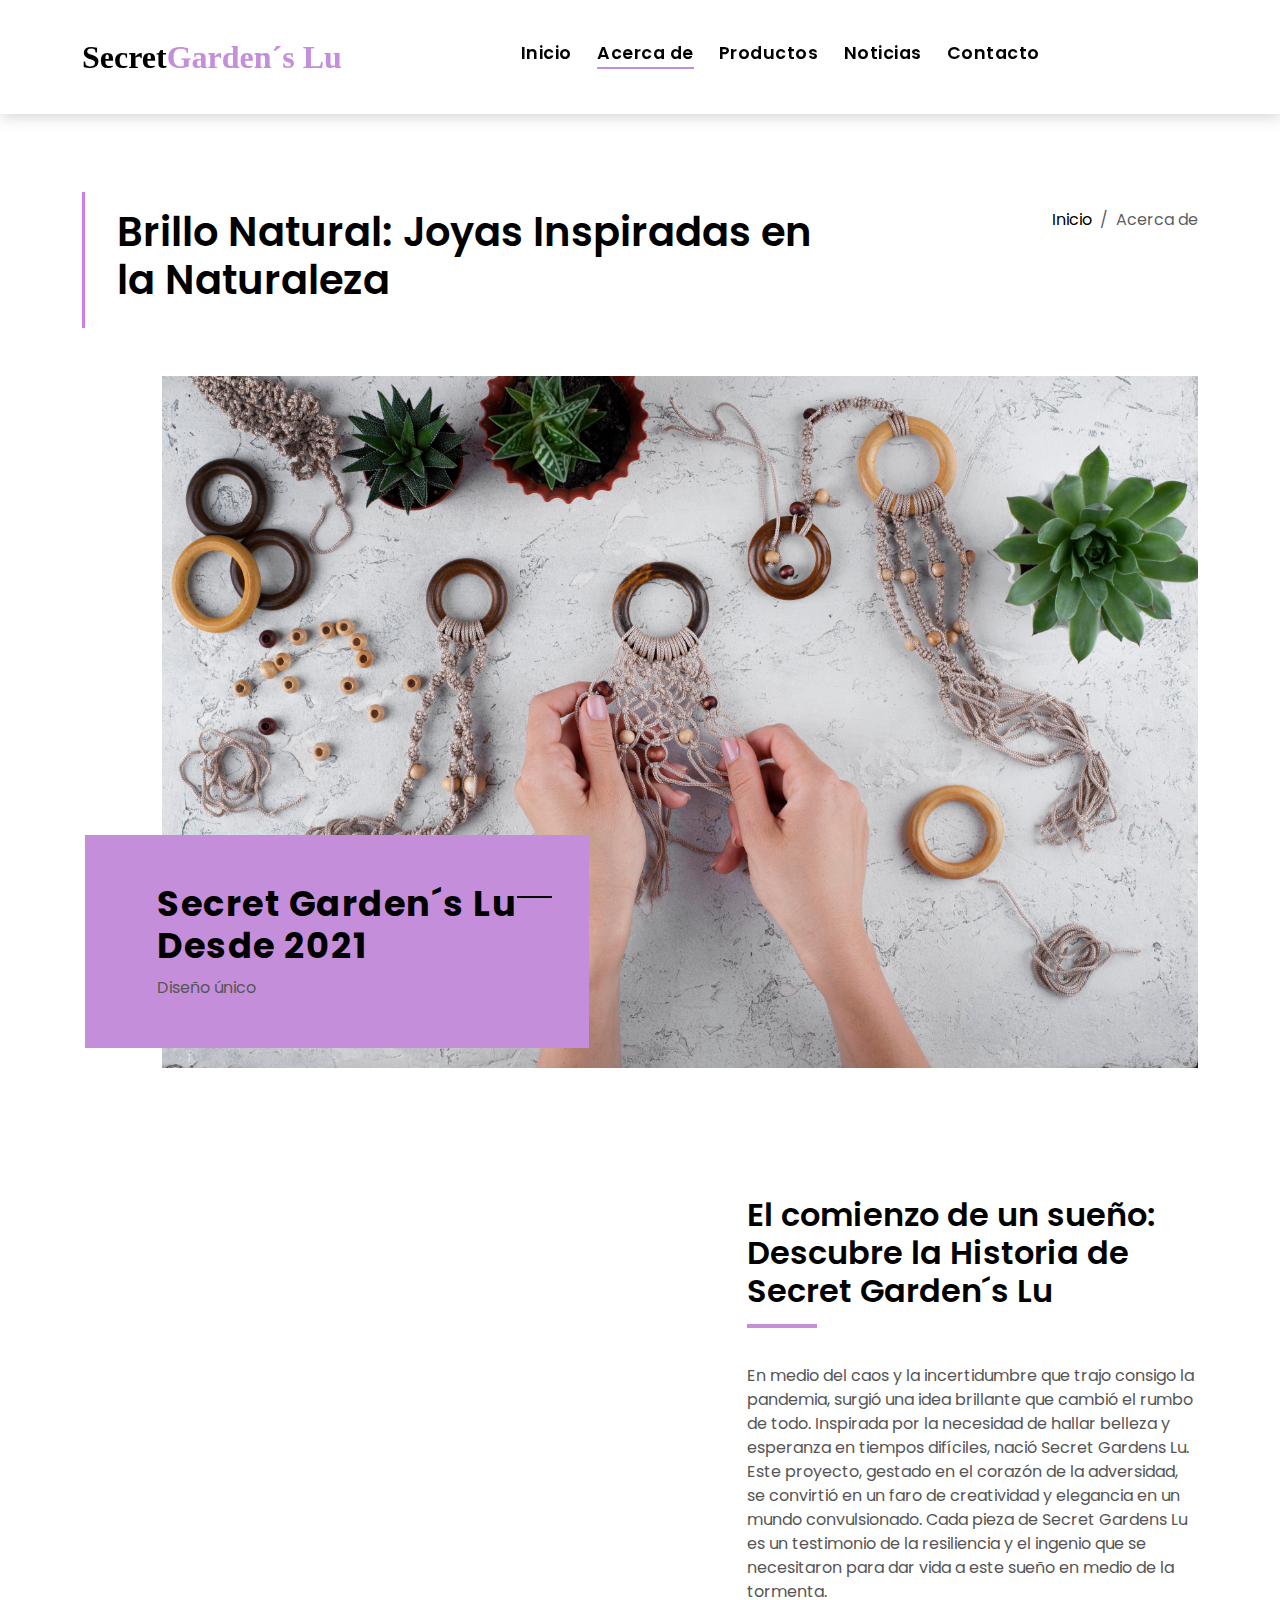
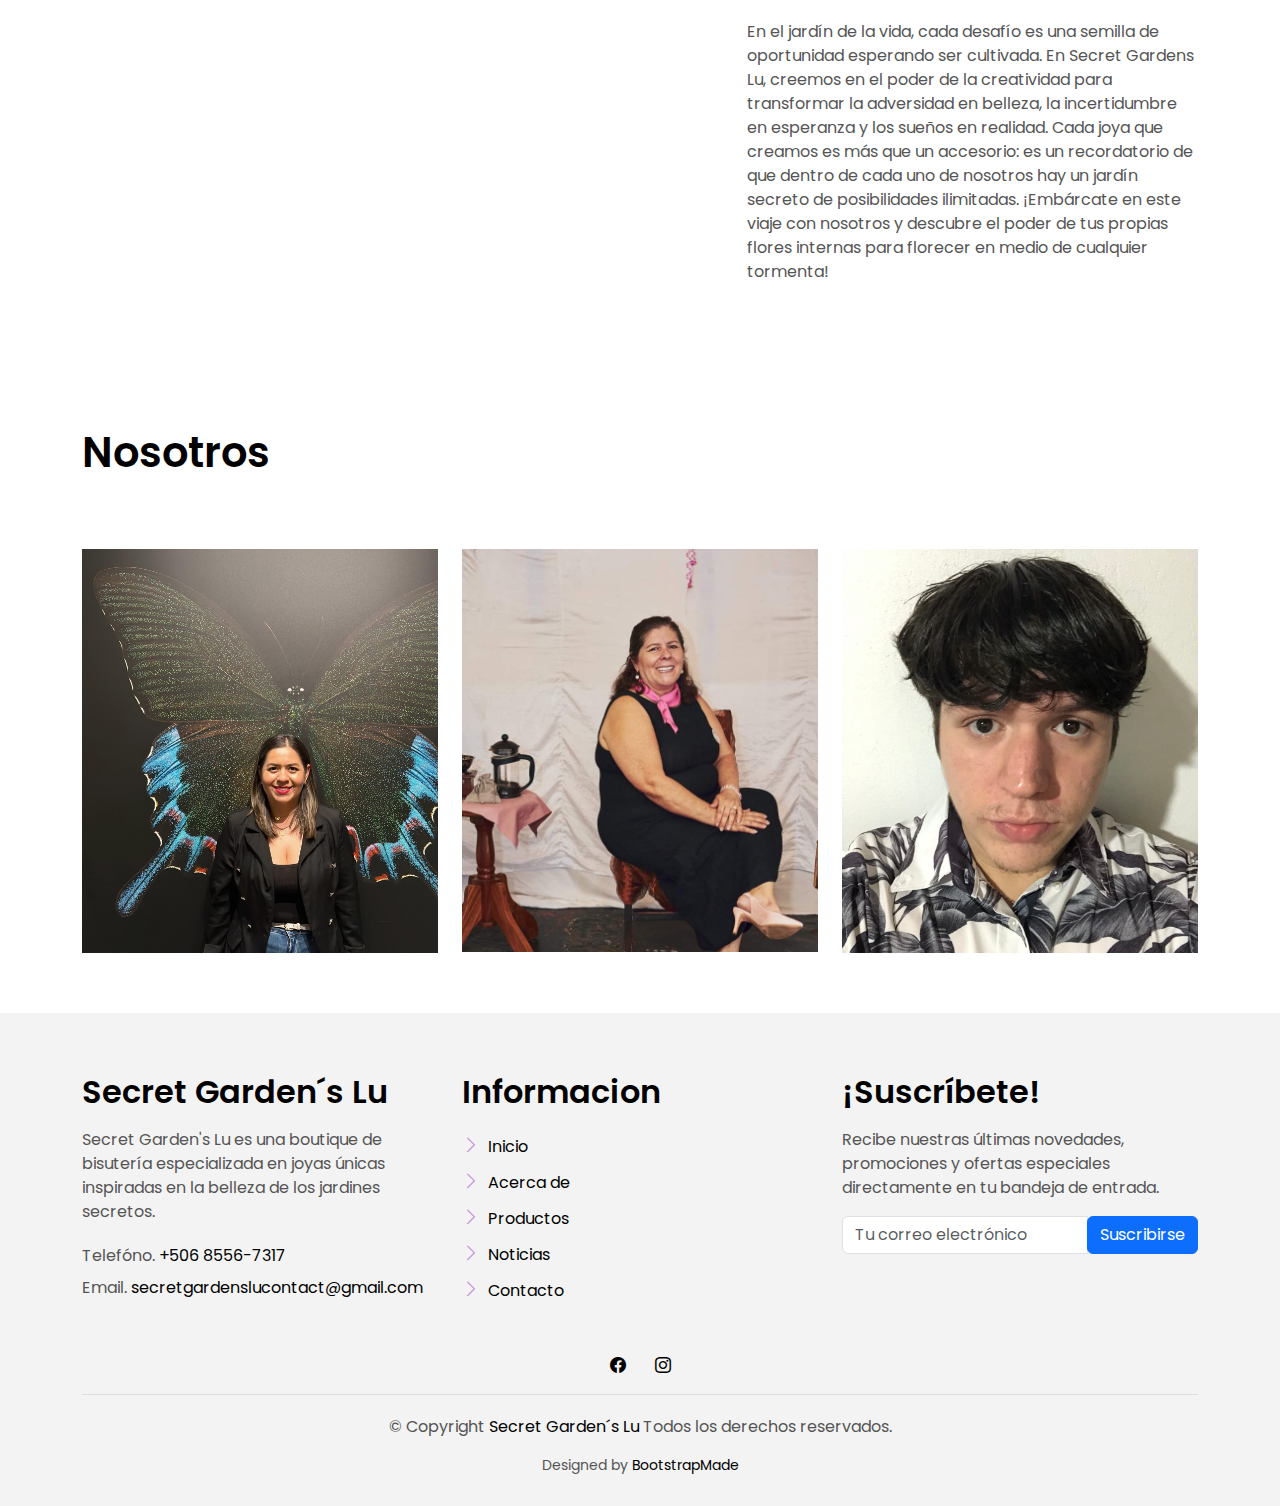
==== about.html @ 35383756 "Primer commit" ====
<!DOCTYPE html>
<html lang="en">

<head>
  <meta charset="utf-8">
  <meta content="width=device-width, initial-scale=1.0" name="viewport">

  <title>Secret Garden´s Lu Bisuteria</title>
  <meta content="" name="description">
  <meta content="" name="keywords">

  <!-- Favicons -->
  <link href="assets/img/logo pagina.png" rel="icon">
  <link href="assets/img/logo pagina.png" rel="apple-touch-icon">

  <!-- Google Fonts -->
  <link href="https://fonts.googleapis.com/css?family=Poppins:300,400,500,600,700" rel="stylesheet">

  <!-- Vendor CSS Files -->
  <link href="assets/vendor/animate.css/animate.min.css" rel="stylesheet">
  <link href="assets/vendor/bootstrap/css/bootstrap.min.css" rel="stylesheet">
  <link href="assets/vendor/bootstrap-icons/bootstrap-icons.css" rel="stylesheet">
  <link href="assets/vendor/swiper/swiper-bundle.min.css" rel="stylesheet">

  <!-- Template Main CSS File -->
  <link href="assets/css/style.css" rel="stylesheet">

  <!-- =======================================================
  * Template Name: EstateAgency
  * Template URL: https://bootstrapmade.com/real-estate-agency-bootstrap-template/
  * Updated: Mar 17 2024 with Bootstrap v5.3.3
  * Author: BootstrapMade.com
  * License: https://bootstrapmade.com/license/
  ======================================================== -->
</head>

<body>

  <!-- ======= Property Search Section ======= -->
  <div class="click-closed"></div>

  <!-- ======= Header/Navbar ======= -->
  <nav class="navbar navbar-default navbar-trans navbar-expand-lg fixed-top">
    <div class="container">
      <button class="navbar-toggler collapsed" type="button" data-bs-toggle="collapse" data-bs-target="#navbarDefault" aria-controls="navbarDefault" aria-expanded="false" aria-label="Toggle navigation">
        <span></span>
        <span></span>
        <span></span>
      </button>
      <a id="titulo1" class="navbar-brand text-brand" href="index.html">Secret<span class="color-b">Garden´s Lu</span></a>

      <div class="navbar-collapse collapse justify-content-center" id="navbarDefault">
        <ul class="navbar-nav">

          <li class="nav-item">
            <a class="nav-link " href="index.html">Inicio</a>
          </li>

          <li class="nav-item">
            <a class="nav-link active" href="about.html">Acerca de</a>
          </li>

          <li class="nav-item">
            <a class="nav-link " href="property-grid.html">Productos</a>
          </li>

          <li class="nav-item">
            <a class="nav-link " href="blog-grid.html">Noticias</a>
          </li>

          <li class="nav-item">
            <a class="nav-link " href="contact.html">Contacto</a>
          </li>
        </ul>
      </div>

    </div>
  </nav><!-- End Header/Navbar -->

  <main id="main">

    <!-- ======= Intro Single ======= -->
    <section class="intro-single">
      <div class="container">
        <div class="row">
          <div class="col-md-12 col-lg-8">
            <div class="title-single-box">
              <h1 class="title-single">Brillo Natural: Joyas Inspiradas en la Naturaleza
              </h1>
            </div>
          </div>
          <div class="col-md-12 col-lg-4">
            <nav aria-label="breadcrumb" class="breadcrumb-box d-flex justify-content-lg-end">
              <ol class="breadcrumb">
                <li class="breadcrumb-item">
                  <a href="#">Inicio</a>
                </li>
                <li class="breadcrumb-item active" aria-current="page">
                  Acerca de
                </li>
              </ol>
            </nav>
          </div>
        </div>
      </div>
    </section><!-- End Intro Single-->

    <!-- ======= About Section ======= -->
    <section class="section-about">
      <div class="container">
        <div class="row">
          <div class="col-sm-12 position-relative">
            <div class="about-img-box">
              <img src="assets/img/acercade1.jpg" alt="" class="img-fluid">
            </div>
            <div class="sinse-box">
              <h3 class="sinse-title">Secret Garden´s Lu
                <span></span>
                <br> Desde 2021
              </h3>
              <p>Diseño único</p>
            </div>
          </div>
          <div class="col-md-12 section-t8 position-relative">
            <div class="row">
              <div class="col-md-6 col-lg-5">
                <img src="assets/img/acercade3.jpg" alt="" class="img-fluid">
              </div>
              <div class="col-lg-2  d-none d-lg-block position-relative">
              </div>
              <div class="col-md-6 col-lg-5 section-md-t3">
                <div class="title-box-d">
                  <h3 class="title-d">El comienzo de un sueño:
                    <span class="color-d">Descubre</span> la Historia de Secret Garden´s Lu
                  </h3>
                </div>
                <p class="color-text-a">
                  En medio del caos y la incertidumbre que trajo consigo la pandemia, surgió una idea brillante que cambió el rumbo de todo. Inspirada por la necesidad de hallar belleza y esperanza en tiempos difíciles, nació Secret Gardens Lu. Este proyecto, gestado en el corazón de la adversidad, se convirtió en un faro de creatividad y elegancia en un mundo convulsionado. Cada pieza de Secret Gardens Lu es un testimonio de la resiliencia y el ingenio que se necesitaron para dar vida a este sueño en medio de la tormenta.
                </p>
                <p class="color-text-a">
                  En el jardín de la vida, cada desafío es una semilla de oportunidad esperando ser cultivada. En Secret Gardens Lu, creemos en el poder de la creatividad para transformar la adversidad en belleza, la incertidumbre en esperanza y los sueños en realidad. Cada joya que creamos es más que un accesorio: es un recordatorio de que dentro de cada uno de nosotros hay un jardín secreto de posibilidades ilimitadas. ¡Embárcate en este viaje con nosotros y descubre el poder de tus propias flores internas para florecer en medio de cualquier tormenta!
                </p>
              </div>
            </div>
          </div>
        </div>
      </div>
    </section>

    <!-- =======Team Section ======= -->
    <section class="section-agents section-t8">
      <div class="container">
        <div class="row">
          <div class="col-md-12">
            <div class="title-wrap d-flex justify-content-between">
              <div class="title-box">
                <h2 class="title-a">Nosotros</h2>
              </div>
            </div>
          </div>
        </div>
        <div class="row">
          <div class="col-md-4">
            <div class="card-box-d">
              <div class="card-img-d">
                <img src="assets/img/lucy.jpeg" alt="" class="img-d img-fluid">
              </div>
              <div class="card-overlay card-overlay-hover">
                <div class="card-header-d">
                  <div class="card-title-d align-self-center">
                    <h3 class="title-d">
                      <a href="agent-single.html" class="link-two">Lucy Cambronero
                        <br> Arrieta</a>
                    </h3>
                  </div>
                </div>
                <div class="card-body-d">
                  <p class="content-d color-text-a">
                    Fundadora de Secret Garden´s Lu
                  </p>
                  <div class="info-agents color-a">
                    <p>
                      <strong>Telefono: </strong> +1 (908) 397-5109
                    </p>
                    <p>
                      <strong>Email: </strong> Luzygracia18@gmail.com
                    </p>
                  </div>
                </div>
                <div class="card-footer-d">
                </div>
              </div>
            </div>
          </div>
          <div class="col-md-4">
            <div class="card-box-d">
              <div class="card-img-d">
                <img src="assets/img/carmen.jpeg" alt="" class="img-d img-fluid">
              </div>
              <div class="card-overlay card-overlay-hover">
                <div class="card-header-d">
                  <div class="card-title-d align-self-center">
                    <h3 class="title-d">
                      <a href="agent-single2.html" class="link-two">Carmen Morera
                        <br> Arrieta</a>
                    </h3>
                  </div>
                </div>
                <div class="card-body-d">
                  <p class="content-d color-text-a">
                    Diseñadora de Secret Garden´s Lu
                  </p>
                  <div class="info-agents color-a">
                    <p>
                      <strong>Telefono: </strong> +506 8556 7317
                    </p>
                    <p>
                      <strong>Email: </strong> arrietac00@gmail.com
                    </p>
                  </div>
                </div>
                <div class="card-footer-d">
                </div>
              </div>
            </div>
          </div>
          <div class="col-md-4">
            <div class="card-box-d">
              <div class="card-img-d">
                <img src="assets/img/diego.jpg" alt="" class="img-d img-fluid">
              </div>
              <div class="card-overlay card-overlay-hover">
                <div class="card-header-d">
                  <div class="card-title-d align-self-center">
                    <h3 class="title-d">
                      <a href="agent-single3.html" class="link-two">Diego Josué
                        <br> Cambronero</a>
                    </h3>
                  </div>
                </div>
                <div class="card-body-d">
                  <p class="content-d color-text-a">
                    Developer de Secret Garden´s Lu
                  </p>
                  <div class="info-agents color-a">
                    <p>
                      <strong>Telefono: </strong> +506 8340 7408
                    </p>
                    <p>
                      <strong>Email: </strong> diegocambro29@gmail.com
                    </p>
                  </div>
                </div>
                <div class="card-footer-d">
                </div>
              </div>
            </div>
          </div>
        </div>
      </div>
    </section><!-- End About Section-->

  </main><!-- End #main -->

 <!-- ======= Footer ======= -->
 <section class="section-footer">
  <div class="container">
      <div class="row">
          <div class="col-sm-12 col-md-4">
              <div class="widget-a">
                  <div class="w-header-a">
                      <h3 class="w-title-a text-brand">Secret Garden´s Lu</h3>
                  </div>
                  <div class="w-body-a">
                      <p class="w-text-a color-text-a">

                          Secret Garden's Lu es una boutique de bisutería especializada en joyas únicas inspiradas
                          en la belleza
                          de los jardines secretos.
                      </p>
                  </div>
                  <div class="w-footer-a">
                      <ul class="list-unstyled">
                          <li class="color-a">
                              <span class="color-text-a">Telefóno.</span> +506 8556-7317
                          </li>
                          <li class="color-a">
                              <span class="color-text-a">Email.</span> secretgardenslucontact@gmail.com
                          </li>
                      </ul>
                  </div>
              </div>
          </div>
          <div class="col-sm-12 col-md-4 section-md-t3">
              <div class="widget-a">
                  <div class="w-header-a">
                      <h3 class="w-title-a text-brand">Informacion</h3>
                  </div>
                  <div class="w-body-a">
                      <div class="w-body-a">
                          <ul class="list-unstyled">
                              <li class="item-list-a">
                                  <i class="bi bi-chevron-right"></i> <a href="index.html">Inicio</a>
                              </li>
                              <li class="item-list-a">
                                  <i class="bi bi-chevron-right"></i> <a href="about.html">Acerca de</a>
                              </li>
                              <li class="item-list-a">
                                  <i class="bi bi-chevron-right"></i> <a href="property-grid.html">Productos</a>
                              </li>
                              <li class="item-list-a">
                                  <i class="bi bi-chevron-right"></i> <a href="blog-grid.html">Noticias</a>
                              </li>
                              <li class="item-list-a">
                                  <i class="bi bi-chevron-right"></i> <a href="contact.html">Contacto</a>
                              </li>
                          </ul>
                      </div>
                  </div>
              </div>
          </div>
          <div class="col-sm-12 col-md-4 section-md-t3">
              <div class="widget-a">
                  <div class="w-header-a">
                      <h3 class="w-title-a text-brand">¡Suscríbete!</h3>
                  </div>
                  <div class="w-body-a">
                      <p class="w-text-a color-text-a">Recibe nuestras últimas novedades, promociones y ofertas especiales directamente en tu bandeja de entrada.</p>
                      <form action="#" method="post" class="subscribe">
                          <div class="input-group">
                              <input type="email" class="form-control" placeholder="Tu correo electrónico" required>
                              <div class="input-group-append">
                                  <button class="btn btn-primary" type="submit">Suscribirse</button>
                              </div>
                          </div>
                      </form>
                  </div>
              </div>
          </div>
      </div>
  </div>
</section>
<footer>
  <div class="container">
      <div class="row">
          <div class="col-md-12">
              <div class="socials-a">
                  <ul class="list-inline">
                      <li class="list-inline-item">
                          <a href="https://www.facebook.com/profile.php?id=100072291438360">
                              <i class="bi bi-facebook" aria-hidden="true"></i>
                          </a>
                      </li>
                      <li class="list-inline-item">
                          <a href="https://www.instagram.com/secretslu.cr/?hl=es">
                              <i class="bi bi-instagram" aria-hidden="true"></i>
                          </a>
                      </li>
                  </ul>
              </div>
              <div class="copyright-footer">
                  <p class="copyright color-text-a">
                      &copy; Copyright
                      <span class="color-a">Secret Garden´s Lu</span> Todos los derechos reservados.
                  </p>
              </div>
              <div class="credits">
                  <!--
      All the links in the footer should remain intact.
      You can delete the links only if you purchased the pro version.
      Licensing information: https://bootstrapmade.com/license/
      Purchase the pro version with working PHP/AJAX contact form: https://bootstrapmade.com/buy/?theme=EstateAgency
    -->
                  Designed by <a href="https://bootstrapmade.com/">BootstrapMade</a>
              </div>
          </div>
      </div>
  </div>
</footer><!-- End  Footer -->

  <div id="preloader"></div>
  <a href="#" class="back-to-top d-flex align-items-center justify-content-center"><i class="bi bi-arrow-up-short"></i></a>

  <!-- Vendor JS Files -->
  <script src="assets/vendor/bootstrap/js/bootstrap.bundle.min.js"></script>
  <script src="assets/vendor/swiper/swiper-bundle.min.js"></script>
  <script src="assets/vendor/php-email-form/validate.js"></script>

  <!-- Template Main JS File -->
  <script src="assets/js/main.js"></script>

</body>

</html>
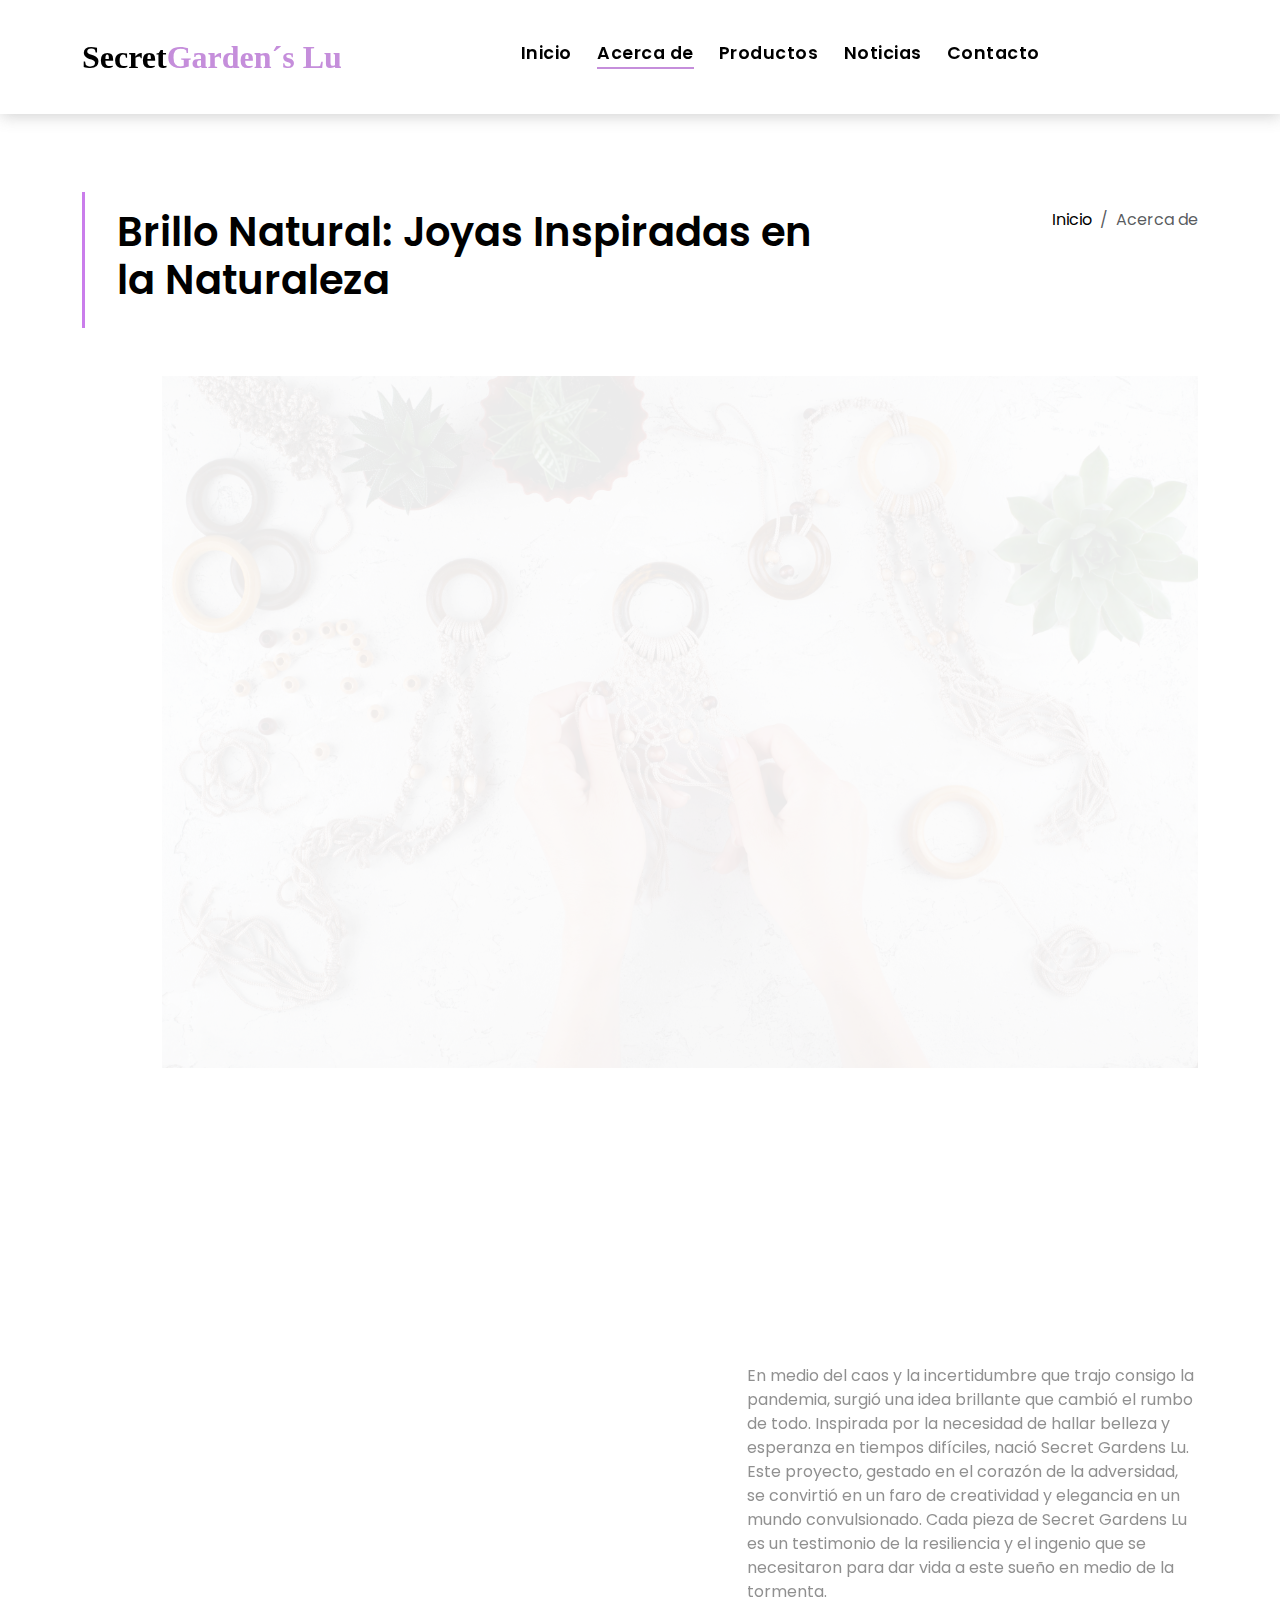
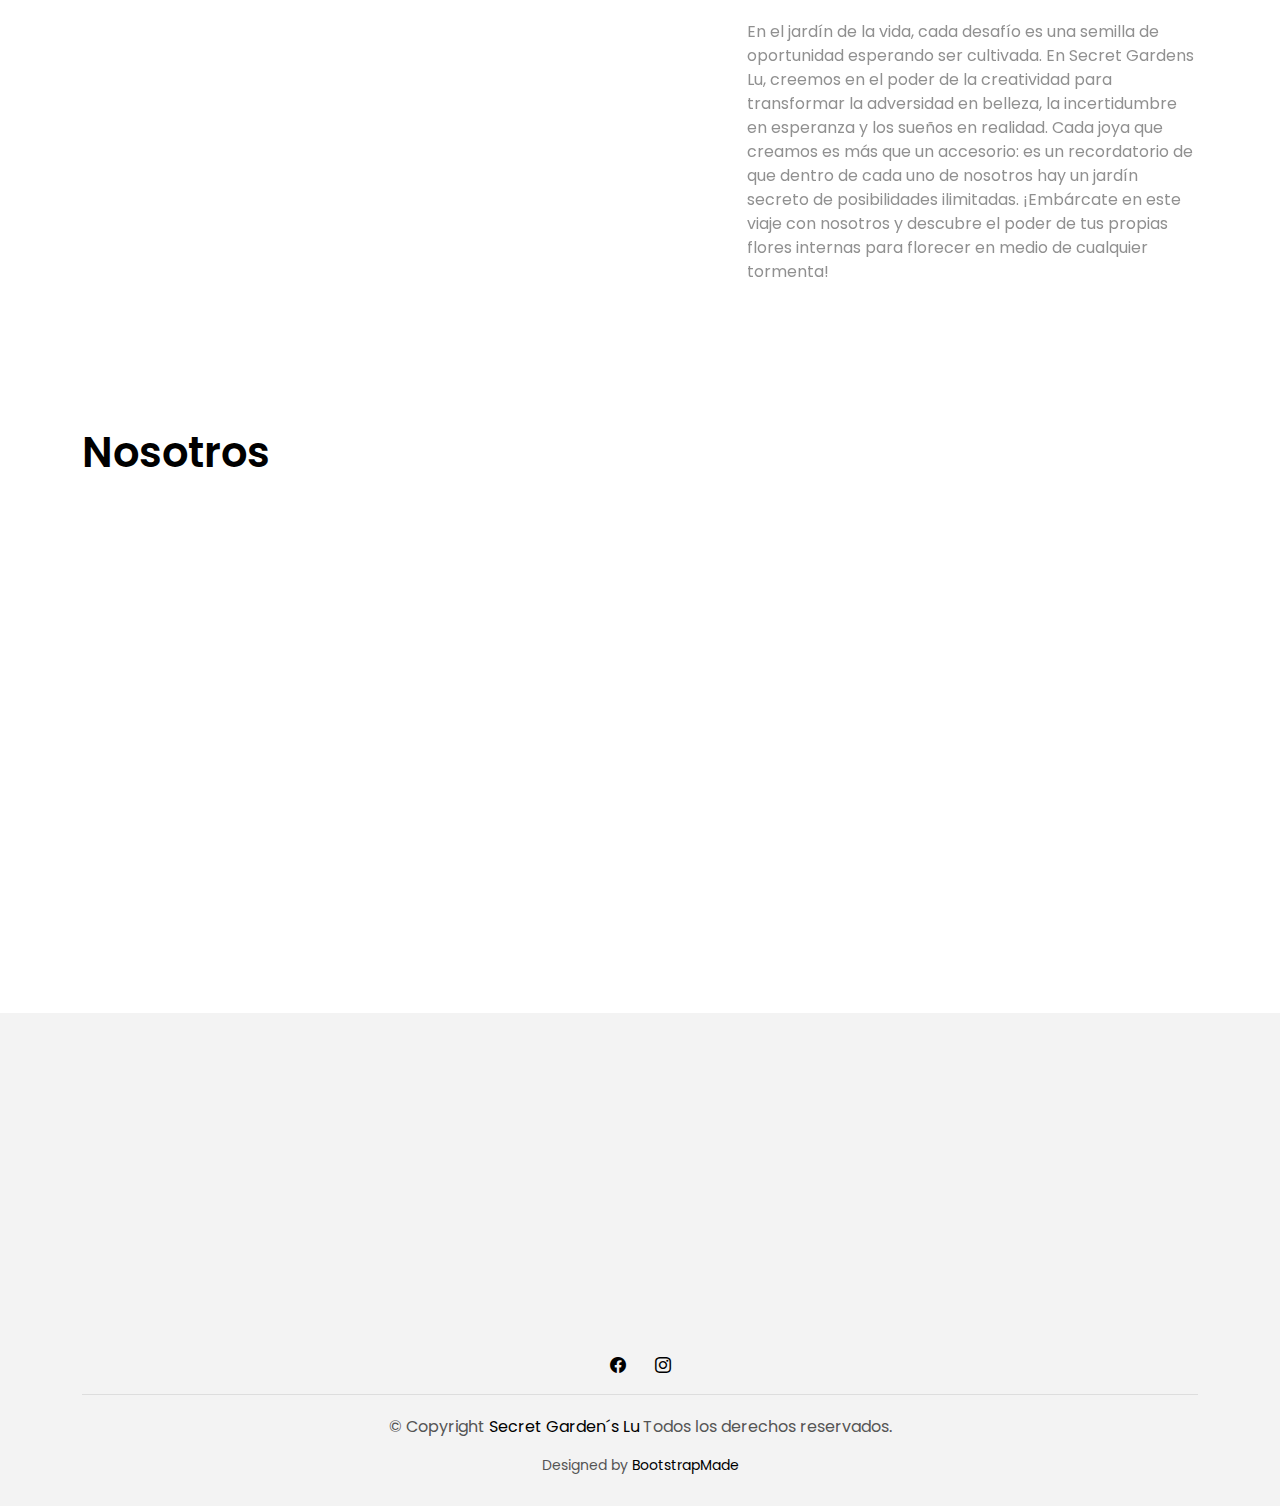
==== commit 7078d706: "Version Final" ====
--- a/about.html
+++ b/about.html
@@ -8,6 +8,22 @@
   <title>Secret Garden´s Lu Bisuteria</title>
   <meta content="" name="description">
   <meta content="" name="keywords">
+
+  <script src="https://code.jquery.com/jquery-3.6.0.min.js"></script>
+  <link rel="stylesheet" href="https://cdn.jsdelivr.net/npm/sweetalert2@11/dist/sweetalert2.min.css">
+  <script src="https://cdn.jsdelivr.net/npm/sweetalert2@11"></script>
+  <script src="assets/js/logica.js"></script>
+  <script>
+    $(document).ready(function() {
+      $('.intro-single, .about-img-box, .sinse-box, .title-box-d, .card-box-d, .widget-a, .section-about, .col-md-12 section-t8 position-relative').css('opacity', 0);
+  
+      $('.intro-single, .about-img-box, .sinse-box, .title-box-d, .card-box-d, .widget-a, .section-about, .col-md-12 section-t8 position-relative').each(function(i) {
+        $(this).delay(300 * i).animate({'opacity': '1'}, 800);
+      });
+    });
+  </script>
+  
+
 
   <!-- Favicons -->
   <link href="assets/img/logo pagina.png" rel="icon">
@@ -93,7 +109,7 @@
             <nav aria-label="breadcrumb" class="breadcrumb-box d-flex justify-content-lg-end">
               <ol class="breadcrumb">
                 <li class="breadcrumb-item">
-                  <a href="#">Inicio</a>
+                  <a href="index.html">Inicio</a>
                 </li>
                 <li class="breadcrumb-item active" aria-current="page">
                   Acerca de
@@ -262,121 +278,122 @@
 
   </main><!-- End #main -->
 
- <!-- ======= Footer ======= -->
- <section class="section-footer">
-  <div class="container">
+  <!-- ======= Footer ======= -->
+  <section class="section-footer">
+    <div class="container">
       <div class="row">
-          <div class="col-sm-12 col-md-4">
-              <div class="widget-a">
-                  <div class="w-header-a">
-                      <h3 class="w-title-a text-brand">Secret Garden´s Lu</h3>
-                  </div>
-                  <div class="w-body-a">
-                      <p class="w-text-a color-text-a">
-
-                          Secret Garden's Lu es una boutique de bisutería especializada en joyas únicas inspiradas
-                          en la belleza
-                          de los jardines secretos.
-                      </p>
-                  </div>
-                  <div class="w-footer-a">
-                      <ul class="list-unstyled">
-                          <li class="color-a">
-                              <span class="color-text-a">Telefóno.</span> +506 8556-7317
-                          </li>
-                          <li class="color-a">
-                              <span class="color-text-a">Email.</span> secretgardenslucontact@gmail.com
-                          </li>
-                      </ul>
-                  </div>
-              </div>
-          </div>
-          <div class="col-sm-12 col-md-4 section-md-t3">
-              <div class="widget-a">
-                  <div class="w-header-a">
-                      <h3 class="w-title-a text-brand">Informacion</h3>
-                  </div>
-                  <div class="w-body-a">
-                      <div class="w-body-a">
-                          <ul class="list-unstyled">
-                              <li class="item-list-a">
-                                  <i class="bi bi-chevron-right"></i> <a href="index.html">Inicio</a>
-                              </li>
-                              <li class="item-list-a">
-                                  <i class="bi bi-chevron-right"></i> <a href="about.html">Acerca de</a>
-                              </li>
-                              <li class="item-list-a">
-                                  <i class="bi bi-chevron-right"></i> <a href="property-grid.html">Productos</a>
-                              </li>
-                              <li class="item-list-a">
-                                  <i class="bi bi-chevron-right"></i> <a href="blog-grid.html">Noticias</a>
-                              </li>
-                              <li class="item-list-a">
-                                  <i class="bi bi-chevron-right"></i> <a href="contact.html">Contacto</a>
-                              </li>
-                          </ul>
-                      </div>
-                  </div>
-              </div>
-          </div>
-          <div class="col-sm-12 col-md-4 section-md-t3">
-              <div class="widget-a">
-                  <div class="w-header-a">
-                      <h3 class="w-title-a text-brand">¡Suscríbete!</h3>
-                  </div>
-                  <div class="w-body-a">
-                      <p class="w-text-a color-text-a">Recibe nuestras últimas novedades, promociones y ofertas especiales directamente en tu bandeja de entrada.</p>
-                      <form action="#" method="post" class="subscribe">
-                          <div class="input-group">
-                              <input type="email" class="form-control" placeholder="Tu correo electrónico" required>
-                              <div class="input-group-append">
-                                  <button class="btn btn-primary" type="submit">Suscribirse</button>
-                              </div>
-                          </div>
-                      </form>
-                  </div>
-              </div>
-          </div>
-      </div>
-  </div>
-</section>
-<footer>
-  <div class="container">
+        <div class="col-sm-12 col-md-4">
+          <div class="widget-a">
+            <div class="w-header-a">
+              <h3 class="w-title-a text-brand">Secret Garden´s Lu</h3>
+            </div>
+            <div class="w-body-a">
+              <p class="w-text-a color-text-a">
+
+                Secret Garden's Lu es una boutique de bisutería especializada en joyas únicas inspiradas
+                en la belleza
+                de los jardines secretos.
+              </p>
+            </div>
+            <div class="w-footer-a">
+              <ul class="list-unstyled">
+                <li class="color-a">
+                  <span class="color-text-a">Telefóno.</span> +506 8556-7317
+                </li>
+                <li class="color-a">
+                  <span class="color-text-a">Email.</span> secretgardenslucontact@gmail.com
+                </li>
+              </ul>
+            </div>
+          </div>
+        </div>
+        <div class="col-sm-12 col-md-4 section-md-t3">
+          <div class="widget-a">
+            <div class="w-header-a">
+              <h3 class="w-title-a text-brand">Informacion</h3>
+            </div>
+            <div class="w-body-a">
+              <div class="w-body-a">
+                <ul class="list-unstyled">
+                  <li class="item-list-a">
+                    <i class="bi bi-chevron-right"></i> <a href="index.html">Inicio</a>
+                  </li>
+                  <li class="item-list-a">
+                    <i class="bi bi-chevron-right"></i> <a href="about.html">Acerca de</a>
+                  </li>
+                  <li class="item-list-a">
+                    <i class="bi bi-chevron-right"></i> <a href="property-grid.html">Productos</a>
+                  </li>
+                  <li class="item-list-a">
+                    <i class="bi bi-chevron-right"></i> <a href="blog-grid.html">Noticias</a>
+                  </li>
+                  <li class="item-list-a">
+                    <i class="bi bi-chevron-right"></i> <a href="contact.html">Contacto</a>
+                  </li>
+                </ul>
+              </div>
+            </div>
+          </div>
+        </div>
+        <div class="col-sm-12 col-md-4 section-md-t3">
+          <div class="widget-a">
+            <div class="w-header-a">
+              <h3 class="w-title-a text-brand">¡Suscríbete!</h3>
+            </div>
+            <div class="w-body-a">
+              <p class="w-text-a color-text-a">Recibe nuestras últimas novedades, promociones y ofertas especiales
+                directamente en tu bandeja de entrada.</p>
+              <form action="#" method="post" class="subscribe" id="correoSub">
+                <div class="input-group">
+                  <input type="email" class="form-control" id="emailSub" placeholder="Tu correo electrónico">
+                  <div class="input-group-append">
+                    <button class="btn btn-primary" type="submit">Suscribirse</button>
+                  </div>
+                </div>
+              </form>
+            </div>
+          </div>
+        </div>
+      </div>
+    </div>
+  </section>
+  <footer>
+    <div class="container">
       <div class="row">
-          <div class="col-md-12">
-              <div class="socials-a">
-                  <ul class="list-inline">
-                      <li class="list-inline-item">
-                          <a href="https://www.facebook.com/profile.php?id=100072291438360">
-                              <i class="bi bi-facebook" aria-hidden="true"></i>
-                          </a>
-                      </li>
-                      <li class="list-inline-item">
-                          <a href="https://www.instagram.com/secretslu.cr/?hl=es">
-                              <i class="bi bi-instagram" aria-hidden="true"></i>
-                          </a>
-                      </li>
-                  </ul>
-              </div>
-              <div class="copyright-footer">
-                  <p class="copyright color-text-a">
-                      &copy; Copyright
-                      <span class="color-a">Secret Garden´s Lu</span> Todos los derechos reservados.
-                  </p>
-              </div>
-              <div class="credits">
-                  <!--
+        <div class="col-md-12">
+          <div class="socials-a">
+            <ul class="list-inline">
+              <li class="list-inline-item">
+                <a href="https://www.facebook.com/profile.php?id=100072291438360">
+                  <i class="bi bi-facebook" aria-hidden="true"></i>
+                </a>
+              </li>
+              <li class="list-inline-item">
+                <a href="https://www.instagram.com/secretslu.cr/?hl=es">
+                  <i class="bi bi-instagram" aria-hidden="true"></i>
+                </a>
+              </li>
+            </ul>
+          </div>
+          <div class="copyright-footer">
+            <p class="copyright color-text-a">
+              &copy; Copyright
+              <span class="color-a">Secret Garden´s Lu</span> Todos los derechos reservados.
+            </p>
+          </div>
+          <div class="credits">
+            <!--
       All the links in the footer should remain intact.
       You can delete the links only if you purchased the pro version.
       Licensing information: https://bootstrapmade.com/license/
       Purchase the pro version with working PHP/AJAX contact form: https://bootstrapmade.com/buy/?theme=EstateAgency
     -->
-                  Designed by <a href="https://bootstrapmade.com/">BootstrapMade</a>
-              </div>
-          </div>
-      </div>
-  </div>
-</footer><!-- End  Footer -->
+            Designed by <a href="https://bootstrapmade.com/">BootstrapMade</a>
+          </div>
+        </div>
+      </div>
+    </div>
+  </footer><!-- End  Footer -->
 
   <div id="preloader"></div>
   <a href="#" class="back-to-top d-flex align-items-center justify-content-center"><i class="bi bi-arrow-up-short"></i></a>
--- a/assets/css/style.css
+++ b/assets/css/style.css
@@ -157,6 +157,69 @@
 
 .no-margin {
   margin: 0;
+}
+
+.imagen{
+ display: flex;
+ justify-content: center;
+
+}
+
+.swiper-wrapper1 img {
+  width: 351px; 
+  margin: 0 10px; 
+}
+
+.marcas{
+  width: 100%;
+}
+
+.embed-responsive {
+  position: relative;
+  display: block;
+  max-width: 1200px;
+  padding-bottom: 30.25%; /* Proporción de aspecto 16:9 */
+}
+
+.embed-responsive .embed-responsive-item {
+  position: absolute;
+  top: 0;
+  left: 0;
+  width: 100%;
+  height: 100%;
+}
+
+/* Estilos para dispositivos móviles */
+@media (max-width: 768px) {
+  .embed-responsive {
+    max-width: 90%;
+    padding-bottom: 50.25%;
+    
+  }
+}
+
+.swiper-wrapper1 {
+  display: flex; /* Hace que las imágenes se muestren en línea */
+  transition: transform 0.5s ease; /* Agrega una transición suave al desplazamiento */
+  justify-content: center;
+  align-items: center;
+}
+
+@media (max-width: 767px) {
+  .imagen {
+    display: none;
+  }
+}
+
+@media (max-width: 768px) {
+  .embed-responsive {
+    width: 100%; /* Cambia la proporción para dispositivos móviles */
+  }
+}
+
+#map{
+  width: 500px;
+  height: 100%;
 }
 
 /*------/ Nav Pills  /------*/
@@ -546,7 +609,7 @@
   top: calc(50% - 30px);
   left: calc(50% - 30px);
   border: 6px solid #f2f2f2;
-  border-top: 6px solid #2eca6a;
+  border-top: 6px solid #b373af;
   border-radius: 50%;
   width: 60px;
   height: 60px;
@@ -570,6 +633,10 @@
   transition: 0.5s ease;
 }
 
+#btn_footer{
+  background-color: #b373af;
+}
+
 .btn.btn-a,
 .btn.btn-b {
   border-radius: 0;
@@ -584,7 +651,7 @@
 }
 
 .btn.btn-a:hover {
-  background-color: #2eca6a;
+  background-color: #b373af;
   color: #000000;
 }
 
@@ -2084,6 +2151,11 @@
   border-color: #2eca6a;
 }
 
+.btn-rosado {
+  background-color: #b373af !important; 
+  color: white; 
+}
+
 .php-email-form .error-message {
   display: none;
   color: #fff;
@@ -2142,7 +2214,7 @@
 
 .php-email-form .form-control:focus {
   box-shadow: none;
-  border-color: #2eca6a;
+  border-color: #c58edb;
 }
 
 @keyframes animate-loading {
